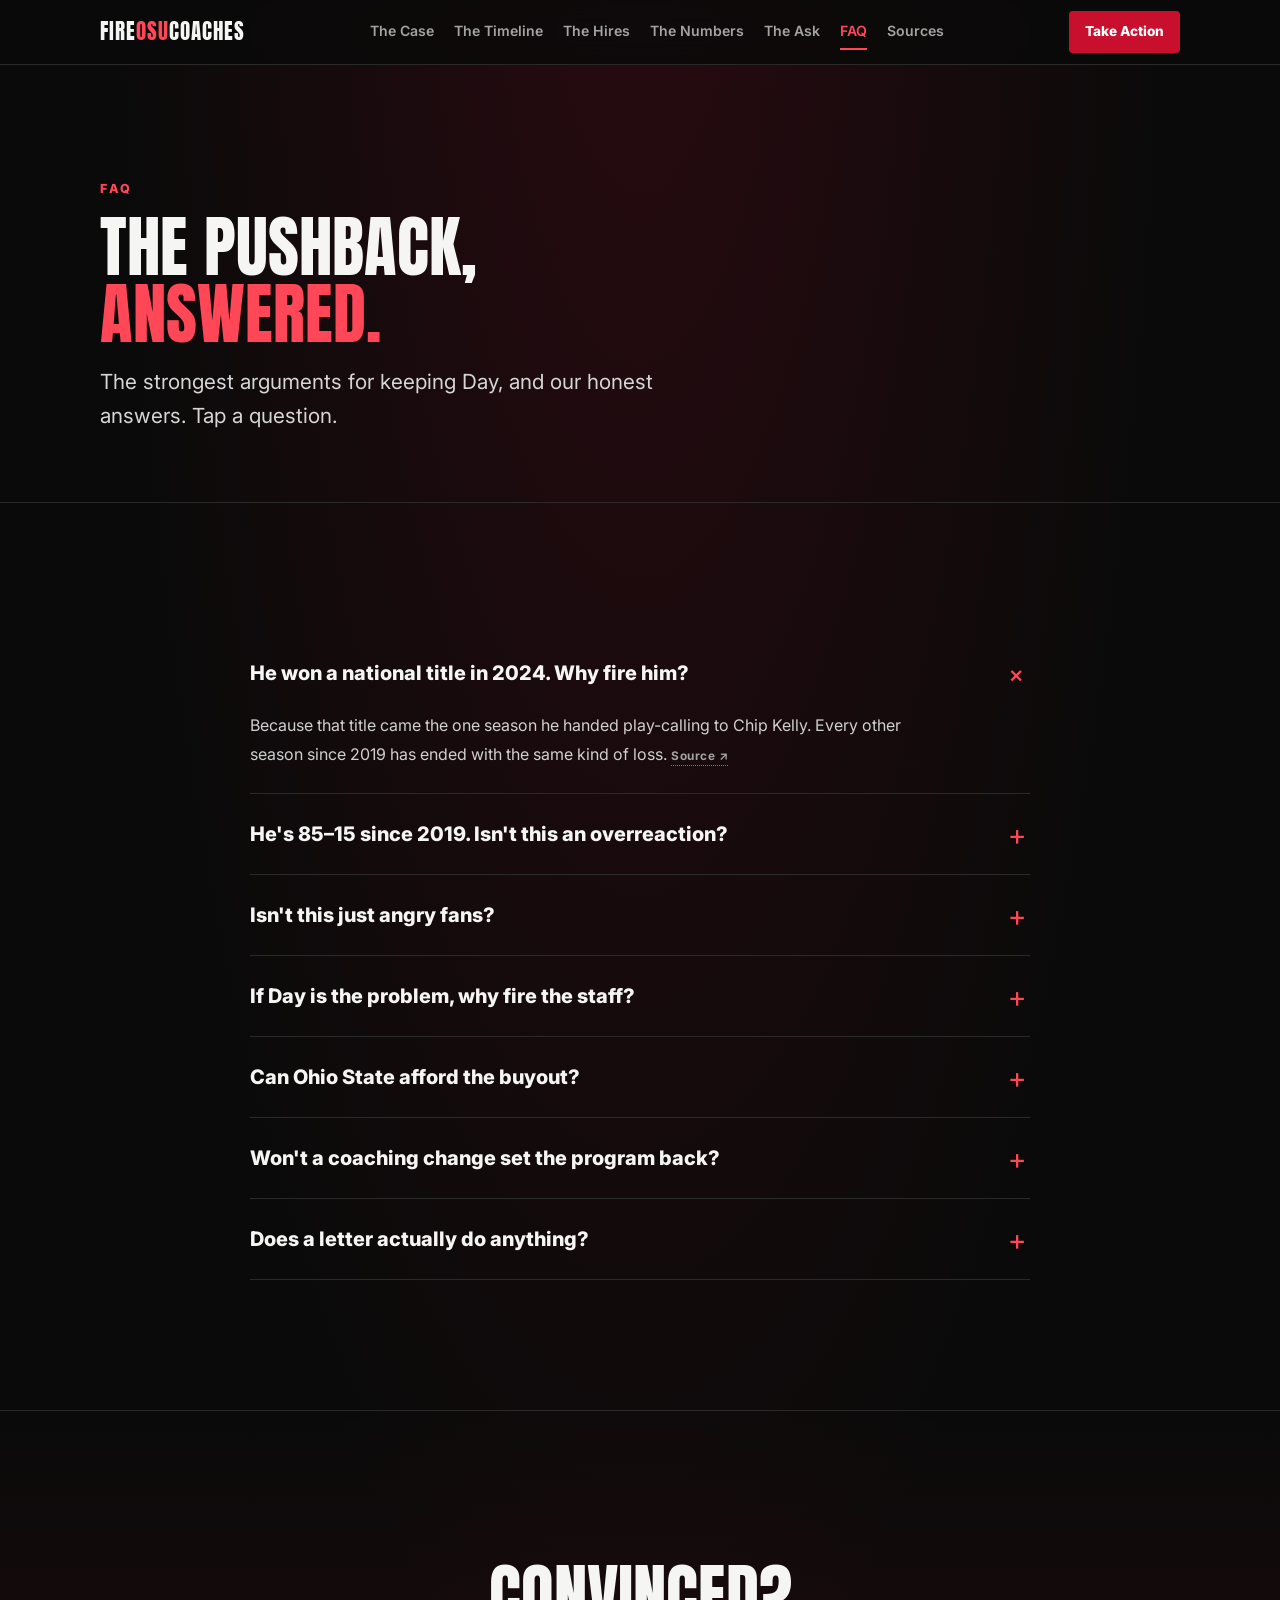
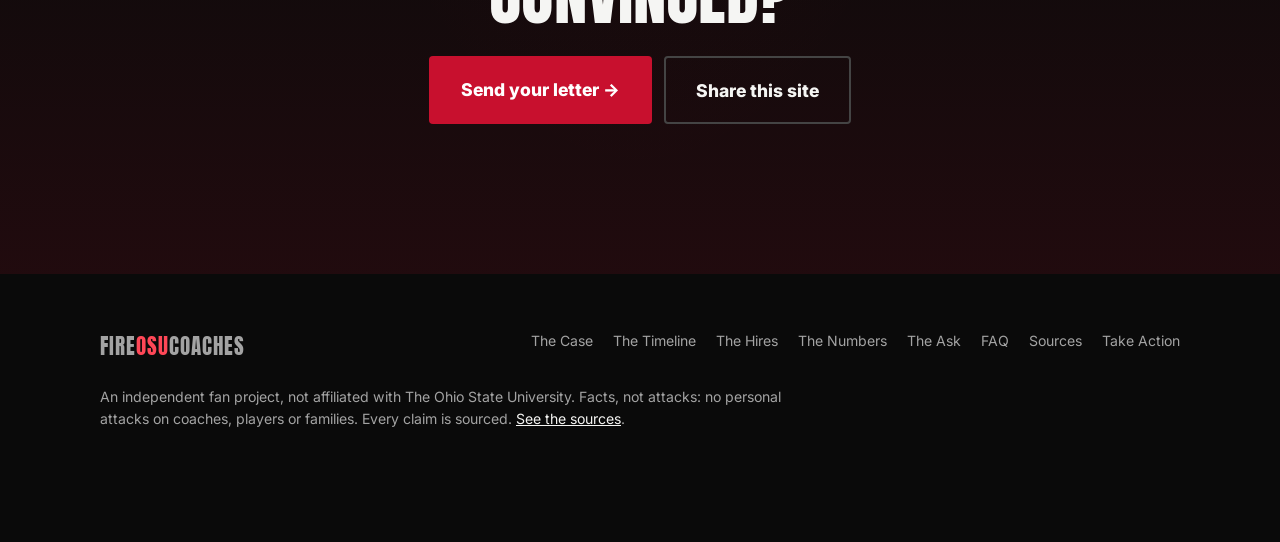
==== faq/index.html @ 620de2f0 "Add files via upload" ====
<!DOCTYPE html>
<html lang="en">
<head>
<meta charset="UTF-8">
<meta name="viewport" content="width=device-width, initial-scale=1.0">
<title>FAQ | Fire OSU Coaches</title>
<meta name="description" content="Answers to the strongest arguments for keeping Ryan Day as Ohio State&#x27;s head coach.">
<meta name="theme-color" content="#0a0a0a">
<meta property="og:type" content="website">
<meta property="og:title" content="FAQ | Fire OSU Coaches">
<meta property="og:description" content="Answers to the strongest arguments for keeping Ryan Day as Ohio State&#x27;s head coach.">
<meta name="twitter:card" content="summary">
<link rel="icon" href="data:image/svg+xml,%3Csvg xmlns='http://www.w3.org/2000/svg' viewBox='0 0 64 64'%3E%3Crect width='64' height='64' fill='%230a0a0a'/%3E%3Ctext x='32' y='46' font-family='Impact,Arial Black,sans-serif' font-size='40' fill='%23ff4757' text-anchor='middle'%3EF%3C/text%3E%3C/svg%3E">
<link rel="preconnect" href="https://fonts.googleapis.com">
<link rel="preconnect" href="https://fonts.gstatic.com" crossorigin>
<link href="https://fonts.googleapis.com/css2?family=Anton&family=Inter:wght@400;500;600;700;800&display=swap" rel="stylesheet">
<link rel="stylesheet" href="../assets/site.css">
<link rel="canonical" href="https://fireosucoaches.com/faq/">
<meta property="og:url" content="https://fireosucoaches.com/faq/">
<script src="../assets/analytics.js"></script>
<script>document.documentElement.classList.add('js');</script>
</head>
<body>
<a class="skip" href="#main">Skip to main content</a>
<header class="site-head">
  <div class="wrap head-row">
    <a href="../" class="logo" aria-label="Fire OSU Coaches, home">FIRE<span>OSU</span>COACHES</a>
    <nav class="links" id="primary-nav" aria-label="Main">
        <a href="../">The Case</a>
        <a href="../timeline/">The Timeline</a>
        <a href="../hires/">The Hires</a>
        <a href="../numbers/">The Numbers</a>
        <a href="../#the-ask">The Ask</a>
        <a href="../faq/" class="current" aria-current="page">FAQ</a>
        <a href="../sources/">Sources</a>
    </nav>
    <div class="head-right">
      <a href="../take-action/" data-track="CTA: Nav" class="nav-cta">Take Action</a>
      <button class="menu-toggle" id="menuToggle" aria-expanded="false" aria-controls="primary-nav" aria-label="Open menu">☰</button>
    </div>
  </div>
</header>
<main id="main">

<section class="page-hero" data-hide-sticky>
  <div class="wrap">
    <span class="kicker rv">FAQ</span>
    <h1 class="h-lg rv">The pushback,<br><span class="red">answered.</span></h1>
    <p class="lede rv">The strongest arguments for keeping Day, and our honest answers. Tap a question.</p>
  </div>
</section>
<section class="sec">
  <div class="wrap faq">
    <details class="rv" open><summary>He won a national title in 2024. Why fire him?</summary><div class="a"><p>Because that title came the one season he handed play-calling to Chip Kelly. Every other season since 2019 has ended with the same kind of loss. <a class="src" href="https://en.wikipedia.org/wiki/2024_Ohio_State_Buckeyes_football_team" target="_blank" rel="noopener noreferrer">Source ↗<span class="visually-hidden"> (opens in a new tab)</span></a></p></div></details>
    <details class="rv"><summary>He's 85–15 since 2019. Isn't this an overreaction?</summary><div class="a"><p>That record is excellent against most of the schedule. But seven of those 15 losses came after Ohio State had the lead, and they pile up in the games that decide championships: Michigan, the Big Ten title game and the playoff.</p></div></details>
    <details class="rv"><summary>Isn't this just angry fans?</summary><div class="a"><p>We are angry. That's exactly why everything here is sourced. Check any number on the <a href="../sources/">Sources page</a>.</p></div></details>
    <details class="rv"><summary>If Day is the problem, why fire the staff?</summary><div class="a"><p>Day hired them, and they've been on the field for these losses. If the administration keeps Day, changing the coordinators and line coach is the minimum.</p></div></details>
    <details class="rv"><summary>Can Ohio State afford the buyout?</summary><div class="a"><p>The $80.5 million buyout is a maximum, reduced if Day is hired elsewhere. Ohio State athletics brought in a record $336.1 million in FY25. <a class="src" href="https://news.osu.edu/ohio-state-athletics-sets-record-with-336m-in-fy25-revenue-after-national-championship-season/" target="_blank" rel="noopener noreferrer">Source ↗<span class="visually-hidden"> (opens in a new tab)</span></a></p></div></details>
    <details class="rv"><summary>Won't a coaching change set the program back?</summary><div class="a"><p>It's a real risk, and we won't pretend otherwise. Running back the same structure after the same result is a risk too.</p></div></details>
    <details class="rv"><summary>Does a letter actually do anything?</summary><div class="a"><p>One letter doesn't. Thousands of short, polite, personal letters to the people who decide do. That's why ours takes two minutes and asks you to add a line in your own words.</p></div></details>
  </div>
</section>
<section class="final" data-hide-sticky>
  <div class="wrap">
    <h2 class="h-lg rv">Convinced?</h2>
    <div class="btn-row rv" style="margin-top:28px"><a data-track="CTA: Send Letter" href="../take-action/" class="btn btn-primary btn-big">Send your letter →</a><button type="button" class="btn btn-ghost btn-big" data-share>Share this site</button></div>
  </div>
</section>
</main>
<footer data-hide-sticky>
  <div class="wrap">
    <div class="foot-row">
      <a href="../" class="logo">FIRE<span>OSU</span>COACHES</a>
      <nav class="foot-links" aria-label="Footer">
        <a href="../">The Case</a>
        <a href="../timeline/">The Timeline</a>
        <a href="../hires/">The Hires</a>
        <a href="../numbers/">The Numbers</a>
        <a href="../#the-ask">The Ask</a>
        <a href="../faq/">FAQ</a>
        <a href="../sources/">Sources</a>
        <a href="../take-action/">Take Action</a>
      </nav>
    </div>
    <p class="foot-note">An independent fan project, not affiliated with The Ohio State University. Facts, not attacks: no personal attacks on coaches, players or families. Every claim is sourced. <a href="../sources/">See the sources</a>.</p>
  </div>
</footer>
<div class="sticky-cta" id="stickyCta" aria-hidden="true">
  <a href="../take-action/" tabindex="-1" data-track="CTA: Sticky Bar">Send your letter · 2 minutes →</a>
</div>
<div id="sr-status" class="visually-hidden" role="status" aria-live="polite"></div>
<script src="../assets/site.js" defer></script>
</body>
</html>
---- assets/site.css ----
/* Fire OSU Coaches: shared design system */
:root{
  --black:#0a0a0a; --ink:#111; --card:#161616; --card-2:#1d1d1d; --line:#2a2a2a;
  --white:#f5f5f3; --dim:#a3a3a3; --dim-2:#7d7d7d;
  --red:#c8102e; --red-hi:#e0193a; --red-text:#ff4757;
  --display:'Anton',Impact,'Arial Narrow',sans-serif; --body:'Inter',system-ui,-apple-system,'Segoe UI',Roboto,sans-serif;
  --wrap:1120px; --r:4px;
}
*{box-sizing:border-box;margin:0;padding:0}
html{scroll-behavior:smooth;-webkit-text-size-adjust:100%}
@media (prefers-reduced-motion:reduce){html{scroll-behavior:auto}}
body{background:var(--black);color:var(--white);font-family:var(--body);line-height:1.6;overflow-x:hidden;
  background-image:radial-gradient(ellipse at 50% -10%,rgba(200,16,46,.16),transparent 60%);background-repeat:no-repeat}
a{color:inherit}
img{max-width:100%;display:block}
:focus-visible{outline:3px solid var(--red-text);outline-offset:3px}
.visually-hidden{position:absolute!important;width:1px;height:1px;overflow:hidden;clip:rect(0 0 0 0);white-space:nowrap}
[hidden]{display:none!important}
.wrap{max-width:var(--wrap);margin:0 auto;padding:0 20px}
.skip{position:absolute;left:-999px;top:8px;background:var(--red);color:#fff;padding:10px 16px;z-index:200;font-weight:700}
.skip:focus{left:8px}

/* ---------- header ---------- */
.site-head{position:sticky;top:0;z-index:100;background:rgba(10,10,10,.86);backdrop-filter:saturate(1.4) blur(12px);-webkit-backdrop-filter:saturate(1.4) blur(12px);border-bottom:1px solid var(--line)}
.head-row{display:flex;align-items:center;justify-content:space-between;gap:16px;height:64px}
.logo{font-family:var(--display);font-size:1.3rem;letter-spacing:1px;text-decoration:none;white-space:nowrap}
.logo span{color:var(--red-text)}
nav.links{display:flex;gap:20px}
nav.links a{text-decoration:none;color:var(--dim);font-size:.88rem;font-weight:600;padding:6px 0;border-bottom:2px solid transparent}
nav.links a:hover{color:var(--white)}
nav.links a.current{color:var(--red-text);border-bottom-color:var(--red-text)}
.head-right{display:flex;align-items:center;gap:10px}
.nav-cta{background:var(--red);color:#fff;text-decoration:none;font-weight:800;font-size:.85rem;padding:10px 16px;border-radius:var(--r);white-space:nowrap}
.nav-cta:hover{background:var(--red-hi)}
.menu-toggle{display:none;background:none;border:1px solid var(--line);color:var(--white);width:42px;height:42px;border-radius:var(--r);font-size:1.2rem;cursor:pointer}
@media (max-width:980px){
  .menu-toggle{display:inline-flex;align-items:center;justify-content:center}
  nav.links{display:none;position:absolute;top:64px;left:0;right:0;flex-direction:column;gap:0;background:#0d0d0d;border-bottom:1px solid var(--line);padding:6px 20px 14px}
  nav.links.open{display:flex}
  nav.links a{padding:14px 0;border-bottom:1px solid var(--line);font-size:1rem}
  nav.links a.current{border-bottom-color:var(--line)}
  nav.links a:last-child{border-bottom:none}
}

/* ---------- type ---------- */
.kicker{display:inline-block;color:var(--red-text);font-size:.78rem;font-weight:800;letter-spacing:2.5px;text-transform:uppercase;margin-bottom:14px}
.h-xl{font-family:var(--display);font-weight:400;font-size:clamp(3.2rem,11vw,8.5rem);line-height:.92;letter-spacing:.5px;text-transform:uppercase}
.h-lg{font-family:var(--display);font-weight:400;font-size:clamp(2.2rem,6vw,4.2rem);line-height:1;text-transform:uppercase}
.h-md{font-family:var(--display);font-weight:400;font-size:clamp(1.6rem,3.6vw,2.4rem);line-height:1.05;text-transform:uppercase}
.red{color:var(--red-text)}
.lede{font-size:clamp(1.05rem,2.2vw,1.3rem);color:#d6d6d6;max-width:640px}
.muted{color:var(--dim)}
.small{font-size:.86rem}

/* ---------- buttons ---------- */
.btn{display:inline-flex;align-items:center;justify-content:center;gap:8px;font-family:var(--body);font-weight:800;font-size:1rem;padding:15px 24px;border-radius:var(--r);text-decoration:none;border:2px solid transparent;cursor:pointer;transition:transform .15s,background .15s,border-color .15s;min-height:50px}
.btn:active{transform:scale(.98)}
.btn-primary{background:var(--red);color:#fff}
.btn-primary:hover{background:var(--red-hi)}
.btn-ghost{background:transparent;color:var(--white);border-color:#444}
.btn-ghost:hover{border-color:var(--white)}
.btn-big{font-size:1.1rem;padding:18px 30px}
.btn-row{display:flex;gap:12px;flex-wrap:wrap}
.btn-sub{display:block;font-weight:500;font-size:.78rem;opacity:.85}

/* ---------- sections ---------- */
section{position:relative}
.sec{padding:clamp(70px,11vw,130px) 0;border-bottom:1px solid var(--line)}
.sec-head{max-width:760px;margin-bottom:42px}
.sec-head .lede{margin-top:16px}
.center{text-align:center;margin-left:auto;margin-right:auto}

/* hero */
.hero{padding:clamp(70px,12vw,140px) 0 clamp(60px,9vw,100px);text-align:center;border-bottom:1px solid var(--line)}
.hero .lede{margin:22px auto 34px}
.hero .btn-row{justify-content:center}
.trust{margin-top:22px;color:var(--dim);font-size:.85rem}
.trust a{color:var(--white)}

/* urgency band */
.urgency{background:var(--red);color:#fff;text-align:center;padding:14px 20px;font-weight:700;font-size:.98rem}
.urgency a{color:#fff;text-decoration:underline;text-underline-offset:3px}
.urgency strong{font-family:var(--display);font-weight:400;font-size:1.25rem;letter-spacing:.5px;margin:0 2px}

/* stat tiles */
.stats{display:grid;grid-template-columns:repeat(4,1fr);gap:1px;background:var(--line);border:1px solid var(--line)}
.stat{background:var(--ink);padding:30px 22px}
.stat .n{font-family:var(--display);font-size:clamp(2.8rem,6vw,4.4rem);line-height:1;color:var(--red-text)}
.stat .l{margin-top:10px;font-weight:600;font-size:.95rem}
@media (max-width:860px){.stats{grid-template-columns:repeat(2,1fr)}}

/* source chip */
.src{display:inline-block;margin-top:8px;font-size:.74rem;font-weight:700;letter-spacing:.5px;color:var(--dim);text-decoration:none;border-bottom:1px dotted var(--dim-2)}
.src:hover{color:var(--red-text);border-bottom-color:var(--red-text)}

/* collapse cards */
.collapse-grid{display:grid;grid-template-columns:repeat(auto-fill,minmax(240px,1fr));gap:14px}
.cc{background:var(--card);border:1px solid var(--line);border-top:3px solid var(--red);padding:22px 20px;border-radius:var(--r)}
.cc .yr{font-size:.75rem;font-weight:800;letter-spacing:2px;color:var(--dim)}
.cc .opp{font-weight:800;font-size:1.05rem;margin:4px 0 14px}
.cc .led{font-family:var(--display);font-size:2.1rem;line-height:1;color:var(--white)}
.cc .led small{display:block;font-family:var(--body);font-size:.7rem;font-weight:800;letter-spacing:2px;color:var(--dim);margin-bottom:4px}
.cc .arrow{color:var(--red-text);font-weight:800;margin:10px 0 2px;font-size:.8rem;letter-spacing:2px}
.cc .lost{font-family:var(--display);font-size:2.1rem;line-height:1;color:var(--red-text)}
.cc .lost small{display:block;font-family:var(--body);font-size:.7rem;font-weight:800;letter-spacing:2px;color:var(--dim);margin-bottom:4px}

/* chart */
.chart{background:var(--card);border:1px solid var(--line);padding:26px 22px 18px;border-radius:var(--r)}
.chart-top{display:flex;justify-content:space-between;gap:12px;font-size:.74rem;font-weight:800;letter-spacing:1.5px;color:var(--dim);margin-bottom:10px;flex-wrap:wrap}
.chart-top .now{color:var(--red-text)}
.chart svg{width:100%;height:auto;display:block}
.chart .draw{stroke-dasharray:1400;stroke-dashoffset:1400}
.chart.in .draw,.no-motion .chart .draw{stroke-dashoffset:0;transition:stroke-dashoffset 2.2s cubic-bezier(.4,0,.2,1)}

/* split story */
.split{display:grid;grid-template-columns:1fr 1fr;gap:clamp(30px,6vw,80px);align-items:center}
@media (max-width:860px){.split{grid-template-columns:1fr}}
.era{display:grid;gap:10px}
.era-row{display:grid;grid-template-columns:70px 1fr auto;gap:14px;align-items:center;background:var(--card);border:1px solid var(--line);padding:16px 18px;border-radius:var(--r)}
.era-row .y{font-family:var(--display);font-size:1.4rem}
.era-row .who{font-weight:700}
.era-row .who span{display:block;font-weight:500;color:var(--dim);font-size:.85rem}
.era-row .res{font-weight:800;font-size:.85rem;letter-spacing:1px;color:var(--red-text);text-align:right}
.era-row.win{border-color:#3a3a3a;background:#1b1b1b}
.era-row.win .res{color:var(--white)}

/* cards generic */
.cards3{display:grid;grid-template-columns:repeat(3,1fr);gap:14px}
@media (max-width:860px){.cards3{grid-template-columns:1fr}}
.card{background:var(--card);border:1px solid var(--line);padding:26px 24px;border-radius:var(--r);display:flex;flex-direction:column;gap:10px}
.card .role{font-size:.74rem;font-weight:800;letter-spacing:2px;color:var(--red-text)}
.card h3{font-family:var(--display);font-weight:400;font-size:1.7rem;line-height:1.05;text-transform:uppercase}
.card .big{font-family:var(--display);font-size:2.6rem;line-height:1;color:var(--red-text)}
.card p{color:#cfcfcf;font-size:.95rem}
.card .more{margin-top:auto;font-weight:800;text-decoration:none;color:var(--white);font-size:.9rem}
.card .more:hover{color:var(--red-text)}

/* ask */
.ask{display:grid;grid-template-columns:1.2fr 1fr;gap:14px}
@media (max-width:860px){.ask{grid-template-columns:1fr}}
.ask-card{padding:34px 30px;border-radius:var(--r);border:1px solid var(--line);background:var(--card)}
.ask-card.primary{background:var(--red);border-color:var(--red)}
.ask-card .tag{font-size:.75rem;font-weight:800;letter-spacing:2.5px;opacity:.9}
.ask-card h3{font-family:var(--display);font-weight:400;font-size:clamp(2rem,4.5vw,3rem);line-height:1;text-transform:uppercase;margin:10px 0 12px}
.ask-card p{font-size:1rem;opacity:.95}
.ask-card.primary p{color:#fff}
.ask-card:not(.primary) p{color:#cfcfcf}

/* hashtags */
.tags{text-align:center}
.tag-wall{display:flex;flex-wrap:wrap;justify-content:center;align-items:baseline;gap:4px 28px;margin:12px 0 28px}
.tag-big{background:none;border:0;cursor:pointer;font-family:var(--display);font-size:clamp(1.9rem,5.6vw,4rem);line-height:1.1;color:var(--white);padding:2px 6px;transition:color .2s,transform .2s}
.tag-big.main{color:var(--red-text);font-size:clamp(2.3rem,9vw,7.5rem);flex-basis:100%}
.tag-big:hover,.tag-big:focus-visible{color:var(--red-text);transform:translateY(-2px)}
.tag-big.main:hover,.tag-big.main:focus-visible{color:var(--white)}
.tag-big.copied::after{content:" ✓ copied";font-family:var(--body);font-size:.85rem;font-weight:700;color:var(--dim)}

/* final cta */
.final{text-align:center;padding:clamp(80px,12vw,150px) 0;background:linear-gradient(180deg,transparent,rgba(200,16,46,.12))}
.final .lede{margin:18px auto 32px}
.final .btn-row{justify-content:center}

/* page hero (subpages) */
.page-hero{padding:clamp(60px,9vw,110px) 0 clamp(40px,6vw,70px);border-bottom:1px solid var(--line)}
.page-hero .lede{margin-top:18px}

/* timeline */
.chips{display:flex;flex-wrap:wrap;gap:8px;margin-bottom:28px}
.chip{background:transparent;color:var(--white);border:1px solid #444;border-radius:999px;padding:9px 16px;font-weight:700;font-size:.88rem;cursor:pointer;min-height:42px}
.chip[aria-pressed="true"]{background:var(--white);color:var(--black);border-color:var(--white)}
.chip .c{opacity:.6;margin-left:4px}
.tl{display:grid;gap:12px}
.tl-item{display:grid;grid-template-columns:110px 1fr;gap:20px;background:var(--card);border:1px solid var(--line);padding:22px;border-radius:var(--r)}
.tl-item .when{font-family:var(--display);font-size:1.6rem;line-height:1}
.tl-item .when small{display:block;font-family:var(--body);font-size:.72rem;font-weight:700;color:var(--dim);letter-spacing:1px;margin-top:6px}
.tl-item h3{font-size:1.1rem;font-weight:800;display:flex;flex-wrap:wrap;gap:8px 12px;align-items:center}
.tl-item .score{font-family:var(--display);font-weight:400;font-size:1.35rem;color:var(--red-text)}
.tl-item p{color:#cfcfcf;margin-top:6px;font-size:.96rem}
.badge{display:inline-block;font-size:.7rem;font-weight:800;letter-spacing:1.5px;padding:4px 8px;border-radius:3px;background:var(--red);color:#fff;text-transform:uppercase}
.badge.alt{background:#2c2c2c;color:var(--white)}
.tl-item.win{border-color:#444}
.tl-item.win .score{color:var(--white)}
@media (max-width:620px){.tl-item{grid-template-columns:1fr;gap:8px}}

/* hires */
.hire{padding:clamp(56px,8vw,90px) 0;border-bottom:1px solid var(--line)}
.hire-grid{display:grid;grid-template-columns:1fr 1.1fr;gap:clamp(28px,5vw,64px)}
@media (max-width:860px){.hire-grid{grid-template-columns:1fr}}
.mini-stats{display:grid;grid-template-columns:repeat(3,1fr);gap:1px;background:var(--line);border:1px solid var(--line);margin:22px 0}
.mini-stats div{background:var(--ink);padding:18px 14px}
.mini-stats .n{font-family:var(--display);font-size:2rem;line-height:1;color:var(--red-text)}
.mini-stats .l{font-size:.78rem;font-weight:600;margin-top:6px;color:#d0d0d0}
@media (max-width:520px){.mini-stats{grid-template-columns:1fr}}
.bullets{list-style:none;display:grid;gap:12px}
.bullets li{padding-left:22px;position:relative;color:#d6d6d6}
.bullets li::before{content:"";position:absolute;left:0;top:.62em;width:10px;height:3px;background:var(--red)}
.fair{margin-top:22px;border-left:3px solid #555;padding:4px 0 4px 16px;color:var(--dim);font-size:.92rem}
.fair strong{color:var(--white)}
table.mini{width:100%;border-collapse:collapse;font-size:.92rem;margin-top:6px}
table.mini th,table.mini td{text-align:left;padding:11px 8px;border-bottom:1px solid var(--line)}
table.mini thead th{font-size:.72rem;letter-spacing:1.5px;color:var(--dim);font-weight:800}
table.mini td.r{color:var(--red-text);font-weight:800;white-space:nowrap}

/* numbers */
.money{display:grid;grid-template-columns:repeat(3,1fr);gap:14px}
@media (max-width:860px){.money{grid-template-columns:1fr}}

/* faq */
.faq{max-width:820px}
.faq details{border-bottom:1px solid var(--line)}
.faq summary{list-style:none;cursor:pointer;padding:24px 44px 24px 0;font-weight:800;font-size:clamp(1.05rem,2.2vw,1.25rem);position:relative}
.faq summary::-webkit-details-marker{display:none}
.faq summary::after{content:"+";position:absolute;right:4px;top:18px;font-size:1.8rem;font-weight:400;color:var(--red-text);transition:transform .2s}
.faq details[open] summary::after{transform:rotate(45deg)}
.faq .a{padding:0 0 26px;color:#d0d0d0;max-width:700px}
.faq .a p+p{margin-top:12px}

/* take action */
.steps{display:grid;gap:18px}
.step{background:var(--card);border:1px solid var(--line);border-radius:var(--r);padding:clamp(22px,4vw,38px)}
.step-num{display:inline-flex;align-items:center;gap:10px;font-size:.78rem;font-weight:800;letter-spacing:2px;color:var(--red-text);margin-bottom:10px}
.step-num b{display:inline-flex;align-items:center;justify-content:center;width:28px;height:28px;border-radius:50%;background:var(--red);color:#fff;font-size:.85rem;letter-spacing:0}
.form{display:grid;grid-template-columns:1fr 1fr;gap:14px;margin:22px 0}
.form .full{grid-column:1/-1}
@media (max-width:620px){.form{grid-template-columns:1fr}}
.field label{display:block;font-weight:700;font-size:.88rem;margin-bottom:6px}
.field label span{color:var(--dim);font-weight:500}
.field input,.field textarea{width:100%;background:#0e0e0e;border:1px solid #3a3a3a;color:var(--white);font:inherit;padding:13px 14px;border-radius:var(--r);font-size:1rem}
.field textarea{min-height:84px;resize:vertical}
.field input:focus,.field textarea:focus{border-color:var(--red-text);outline:none;box-shadow:0 0 0 3px rgba(255,71,87,.25)}
.letter{background:#f4f1ea;color:#1a1a1a;border-radius:var(--r);padding:clamp(22px,4vw,36px);font-family:Georgia,'Times New Roman',serif;font-size:1rem;line-height:1.65;white-space:pre-wrap;max-height:520px;overflow:auto;box-shadow:0 20px 50px rgba(0,0,0,.45)}
.letter mark{background:#ffe08a;color:inherit;padding:0 2px}
.consent{margin-top:16px;padding:22px;background:#0e0e0e;border:1px solid var(--red);border-radius:var(--r);max-width:640px}
.consent strong{display:block;font-family:var(--display);font-weight:400;font-size:1.4rem;margin-bottom:6px}
.consent p{color:var(--dim);font-size:.92rem;margin-bottom:14px}
.contact-row{display:flex;justify-content:space-between;align-items:center;gap:16px;padding:18px 0;border-bottom:1px solid var(--line);flex-wrap:wrap}
.contact-row:last-child{border-bottom:none}
.contact-row .nm{font-weight:800}
.contact-row .rl{color:var(--dim);font-size:.88rem}
.done{display:inline-flex;align-items:center;gap:8px;color:#7ee2a8;font-weight:700;font-size:.9rem}

/* sources */
.src-group{margin-bottom:46px}
.src-list{list-style:none;border-top:1px solid var(--line)}
.src-list li{display:flex;justify-content:space-between;gap:16px;align-items:baseline;padding:13px 0;border-bottom:1px solid var(--line);flex-wrap:wrap}
.src-list a{text-decoration:underline;text-decoration-color:var(--red);text-underline-offset:3px}
.src-list a:hover{color:var(--red-text)}
.src-list .host{color:var(--dim-2);font-size:.78rem}

/* sticky cta (mobile) */
.sticky-cta{position:fixed;left:12px;right:12px;bottom:12px;z-index:90;display:none;transform:translateY(140%);transition:transform .35s cubic-bezier(.2,.8,.2,1)}
.sticky-cta.show{transform:none}
.sticky-cta a{display:flex;justify-content:center;align-items:center;gap:10px;background:var(--red);color:#fff;text-decoration:none;font-weight:800;padding:16px;border-radius:8px;box-shadow:0 10px 30px rgba(0,0,0,.6)}
@media (max-width:860px){.sticky-cta{display:block}}
@media (prefers-reduced-motion:reduce){.sticky-cta{transition:none}}

/* footer */
footer{padding:56px 0 110px;color:var(--dim);font-size:.88rem}
.foot-row{display:flex;justify-content:space-between;gap:24px;flex-wrap:wrap;margin-bottom:22px}
.foot-links{display:flex;flex-wrap:wrap;gap:8px 20px}
.foot-links a{text-decoration:none;color:var(--dim)}
.foot-links a:hover{color:var(--white)}
.foot-note{max-width:720px}
.foot-note a{color:var(--white)}

/* reveal (Apple-style) */
@media (prefers-reduced-motion:no-preference){
  .js .rv{opacity:0;transform:translate3d(0,48px,0) scale(.97);filter:blur(6px);
    transition:opacity .9s cubic-bezier(.16,.84,.3,1),transform 1s cubic-bezier(.16,.84,.3,1),filter .8s ease-out;transition-delay:var(--d,0s)}
  .js .rv.in{opacity:1;transform:none;filter:none}
}

/* small-screen header */
@media (max-width:520px){
  .head-row{gap:8px}
  .logo{font-size:1.02rem;letter-spacing:.5px}
  .nav-cta{padding:9px 11px;font-size:.8rem}
  .menu-toggle{width:40px;height:40px}
  .head-right{gap:6px}
}
.era-row{grid-template-columns:92px 1fr auto}
@media (max-width:520px){.era-row{grid-template-columns:1fr;gap:4px}.era-row .res{text-align:left}}
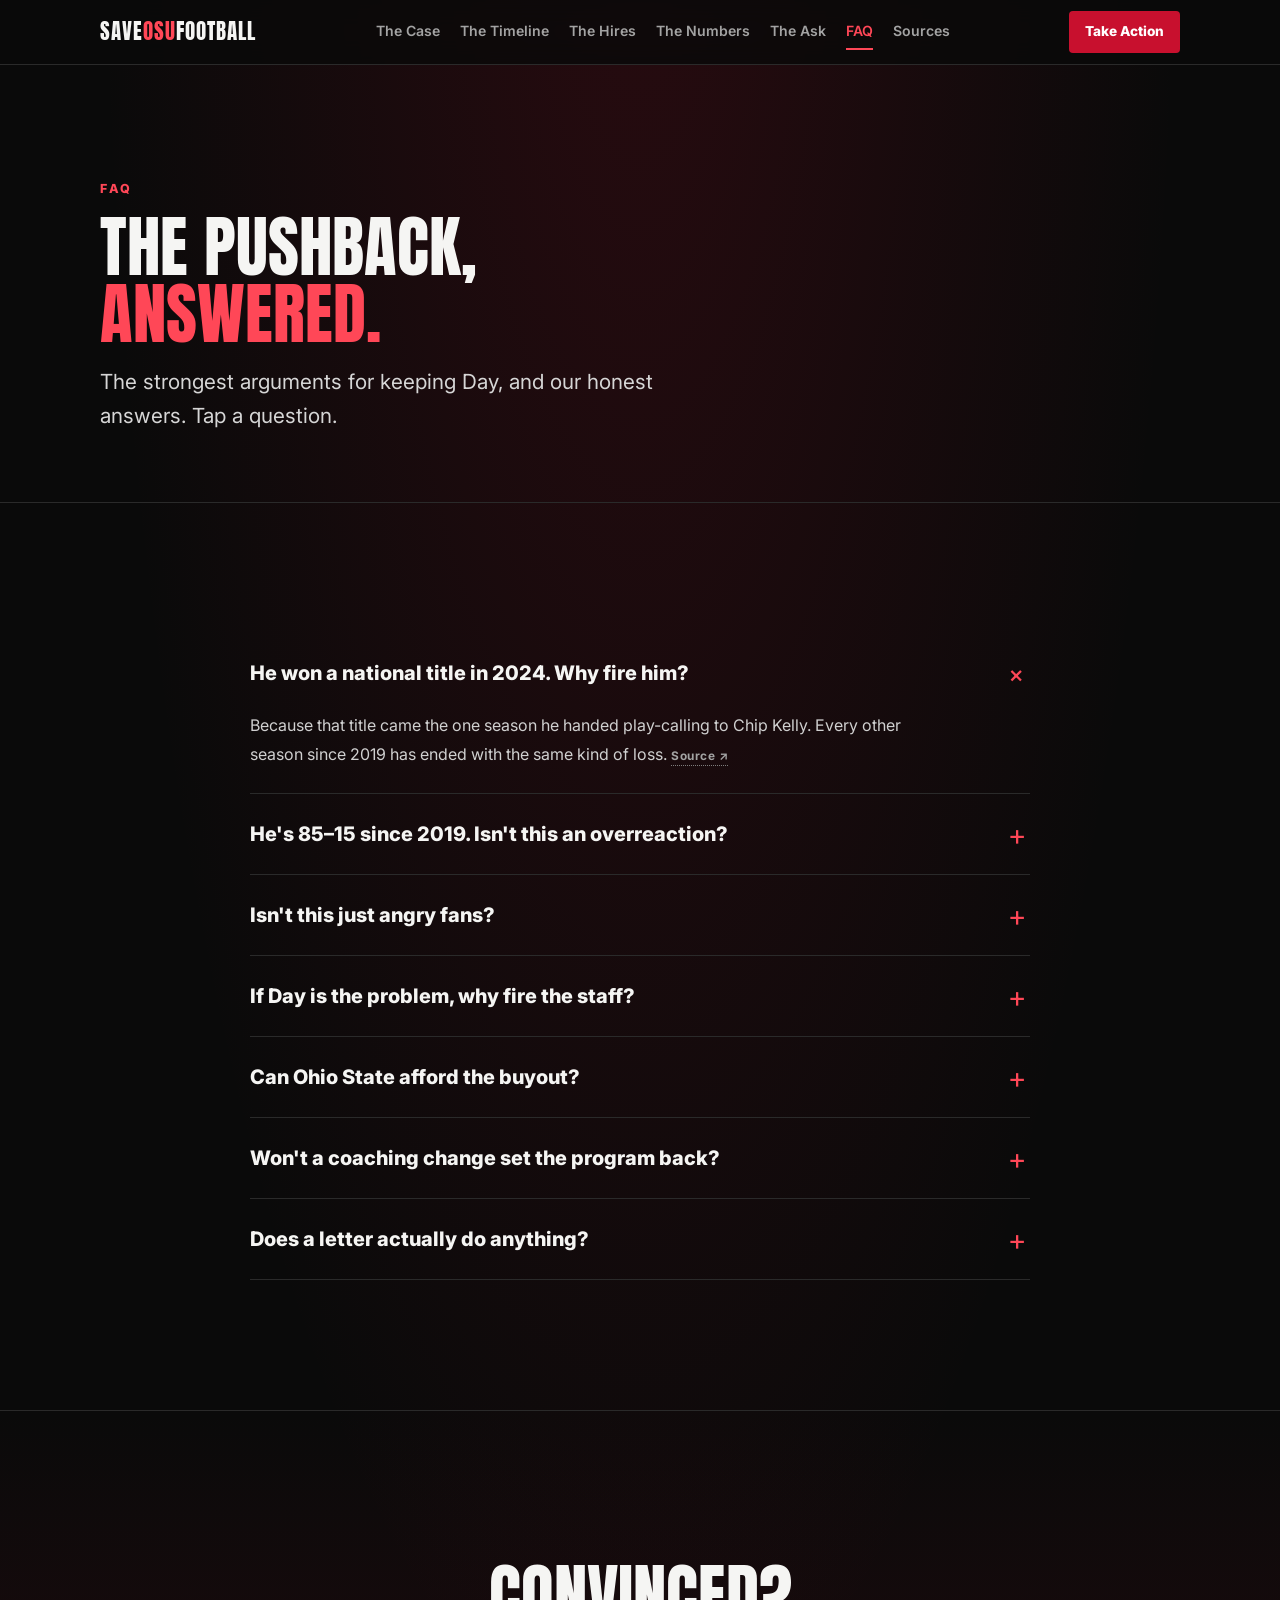
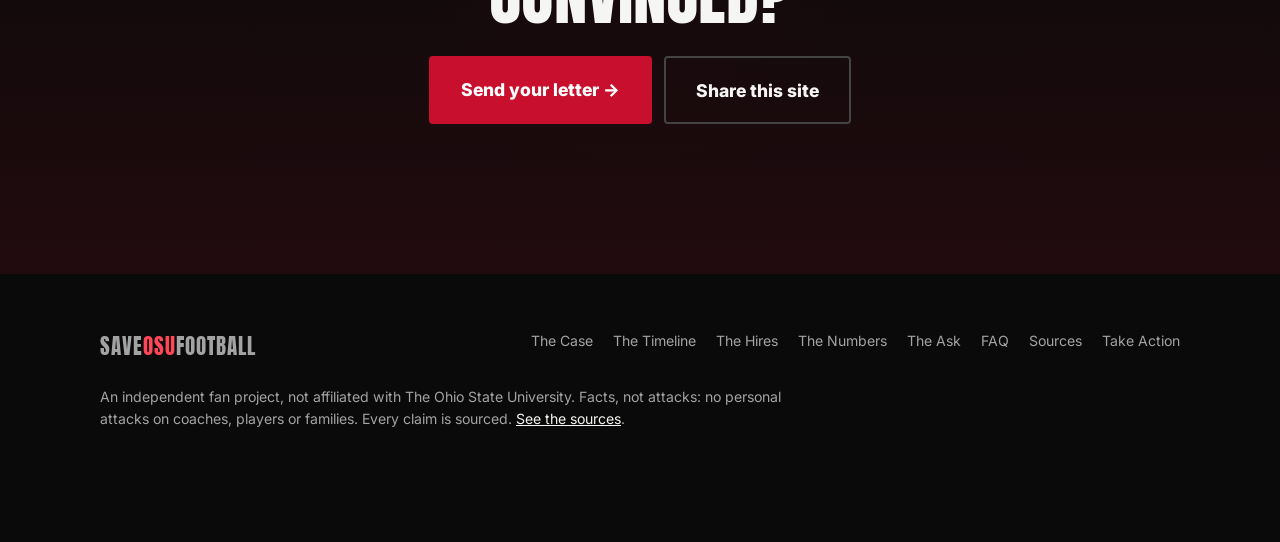
==== commit 559cc72a: "Add files via upload" ====
--- a/faq/index.html
+++ b/faq/index.html
@@ -2,21 +2,21 @@
 <html lang="en">
 <head>
 <meta charset="UTF-8">
-<meta name="viewport" content="width=device-width, initial-scale=1.0">
-<title>FAQ | Fire OSU Coaches</title>
+<meta name="viewport" content="width=device-width, initial-scale=1.0, viewport-fit=cover">
+<title>FAQ | Save OSU Football</title>
 <meta name="description" content="Answers to the strongest arguments for keeping Ryan Day as Ohio State&#x27;s head coach.">
 <meta name="theme-color" content="#0a0a0a">
 <meta property="og:type" content="website">
-<meta property="og:title" content="FAQ | Fire OSU Coaches">
+<meta property="og:title" content="FAQ | Save OSU Football">
 <meta property="og:description" content="Answers to the strongest arguments for keeping Ryan Day as Ohio State&#x27;s head coach.">
 <meta name="twitter:card" content="summary">
-<link rel="icon" href="data:image/svg+xml,%3Csvg xmlns='http://www.w3.org/2000/svg' viewBox='0 0 64 64'%3E%3Crect width='64' height='64' fill='%230a0a0a'/%3E%3Ctext x='32' y='46' font-family='Impact,Arial Black,sans-serif' font-size='40' fill='%23ff4757' text-anchor='middle'%3EF%3C/text%3E%3C/svg%3E">
+<link rel="icon" href="data:image/svg+xml,%3Csvg xmlns='http://www.w3.org/2000/svg' viewBox='0 0 64 64'%3E%3Crect width='64' height='64' fill='%230a0a0a'/%3E%3Ctext x='32' y='46' font-family='Impact,Arial Black,sans-serif' font-size='40' fill='%23ff4757' text-anchor='middle'%3ES%3C/text%3E%3C/svg%3E">
 <link rel="preconnect" href="https://fonts.googleapis.com">
 <link rel="preconnect" href="https://fonts.gstatic.com" crossorigin>
 <link href="https://fonts.googleapis.com/css2?family=Anton&family=Inter:wght@400;500;600;700;800&display=swap" rel="stylesheet">
 <link rel="stylesheet" href="../assets/site.css">
-<link rel="canonical" href="https://fireosucoaches.com/faq/">
-<meta property="og:url" content="https://fireosucoaches.com/faq/">
+<link rel="canonical" href="https://saveosufootball.com/faq/">
+<meta property="og:url" content="https://saveosufootball.com/faq/">
 <script src="../assets/analytics.js"></script>
 <script>document.documentElement.classList.add('js');</script>
 </head>
@@ -24,7 +24,7 @@
 <a class="skip" href="#main">Skip to main content</a>
 <header class="site-head">
   <div class="wrap head-row">
-    <a href="../" class="logo" aria-label="Fire OSU Coaches, home">FIRE<span>OSU</span>COACHES</a>
+    <a href="../" class="logo" aria-label="Save OSU Football, home">SAVE<span>OSU</span>FOOTBALL</a>
     <nav class="links" id="primary-nav" aria-label="Main">
         <a href="../">The Case</a>
         <a href="../timeline/">The Timeline</a>
@@ -70,7 +70,7 @@
 <footer data-hide-sticky>
   <div class="wrap">
     <div class="foot-row">
-      <a href="../" class="logo">FIRE<span>OSU</span>COACHES</a>
+      <a href="../" class="logo">SAVE<span>OSU</span>FOOTBALL</a>
       <nav class="foot-links" aria-label="Footer">
         <a href="../">The Case</a>
         <a href="../timeline/">The Timeline</a>
--- a/assets/site.css
+++ b/assets/site.css
@@ -1,4 +1,4 @@
-/* Fire OSU Coaches: shared design system */
+/* Save OSU Football: shared design system */
 :root{
   --black:#0a0a0a; --ink:#111; --card:#161616; --card-2:#1d1d1d; --line:#2a2a2a;
   --white:#f5f5f3; --dim:#a3a3a3; --dim-2:#7d7d7d;
@@ -247,15 +247,18 @@
 .src-list a:hover{color:var(--red-text)}
 .src-list .host{color:var(--dim-2);font-size:.78rem}
 
-/* sticky cta (mobile) */
-.sticky-cta{position:fixed;left:12px;right:12px;bottom:12px;z-index:90;display:none;transform:translateY(140%);transition:transform .35s cubic-bezier(.2,.8,.2,1)}
-.sticky-cta.show{transform:none}
-.sticky-cta a{display:flex;justify-content:center;align-items:center;gap:10px;background:var(--red);color:#fff;text-decoration:none;font-weight:800;padding:16px;border-radius:8px;box-shadow:0 10px 30px rgba(0,0,0,.6)}
-@media (max-width:860px){.sticky-cta{display:block}}
-@media (prefers-reduced-motion:reduce){.sticky-cta{transition:none}}
+/* sticky cta (mobile): dark full-width bar so iOS Safari tints its toolbar black, not red.
+   Fully removed from layout (display:none) when hidden so Safari never samples it. */
+.sticky-cta{position:fixed;left:0;right:0;bottom:0;z-index:90;display:none;
+  padding:10px 12px calc(10px + env(safe-area-inset-bottom));background:rgba(10,10,10,.94);
+  border-top:1px solid var(--line);backdrop-filter:blur(10px);-webkit-backdrop-filter:blur(10px)}
+.sticky-cta a{display:flex;justify-content:center;align-items:center;gap:10px;background:var(--red);color:#fff;text-decoration:none;font-weight:800;padding:15px;border-radius:8px}
+@media (max-width:860px){.sticky-cta.show{display:block;animation:stickyIn .3s cubic-bezier(.2,.8,.2,1)}}
+@keyframes stickyIn{from{transform:translateY(100%)}to{transform:none}}
+@media (prefers-reduced-motion:reduce){.sticky-cta.show{animation:none}}
 
 /* footer */
-footer{padding:56px 0 110px;color:var(--dim);font-size:.88rem}
+footer{padding:56px 0 calc(110px + env(safe-area-inset-bottom));color:var(--dim);font-size:.88rem}
 .foot-row{display:flex;justify-content:space-between;gap:24px;flex-wrap:wrap;margin-bottom:22px}
 .foot-links{display:flex;flex-wrap:wrap;gap:8px 20px}
 .foot-links a{text-decoration:none;color:var(--dim)}
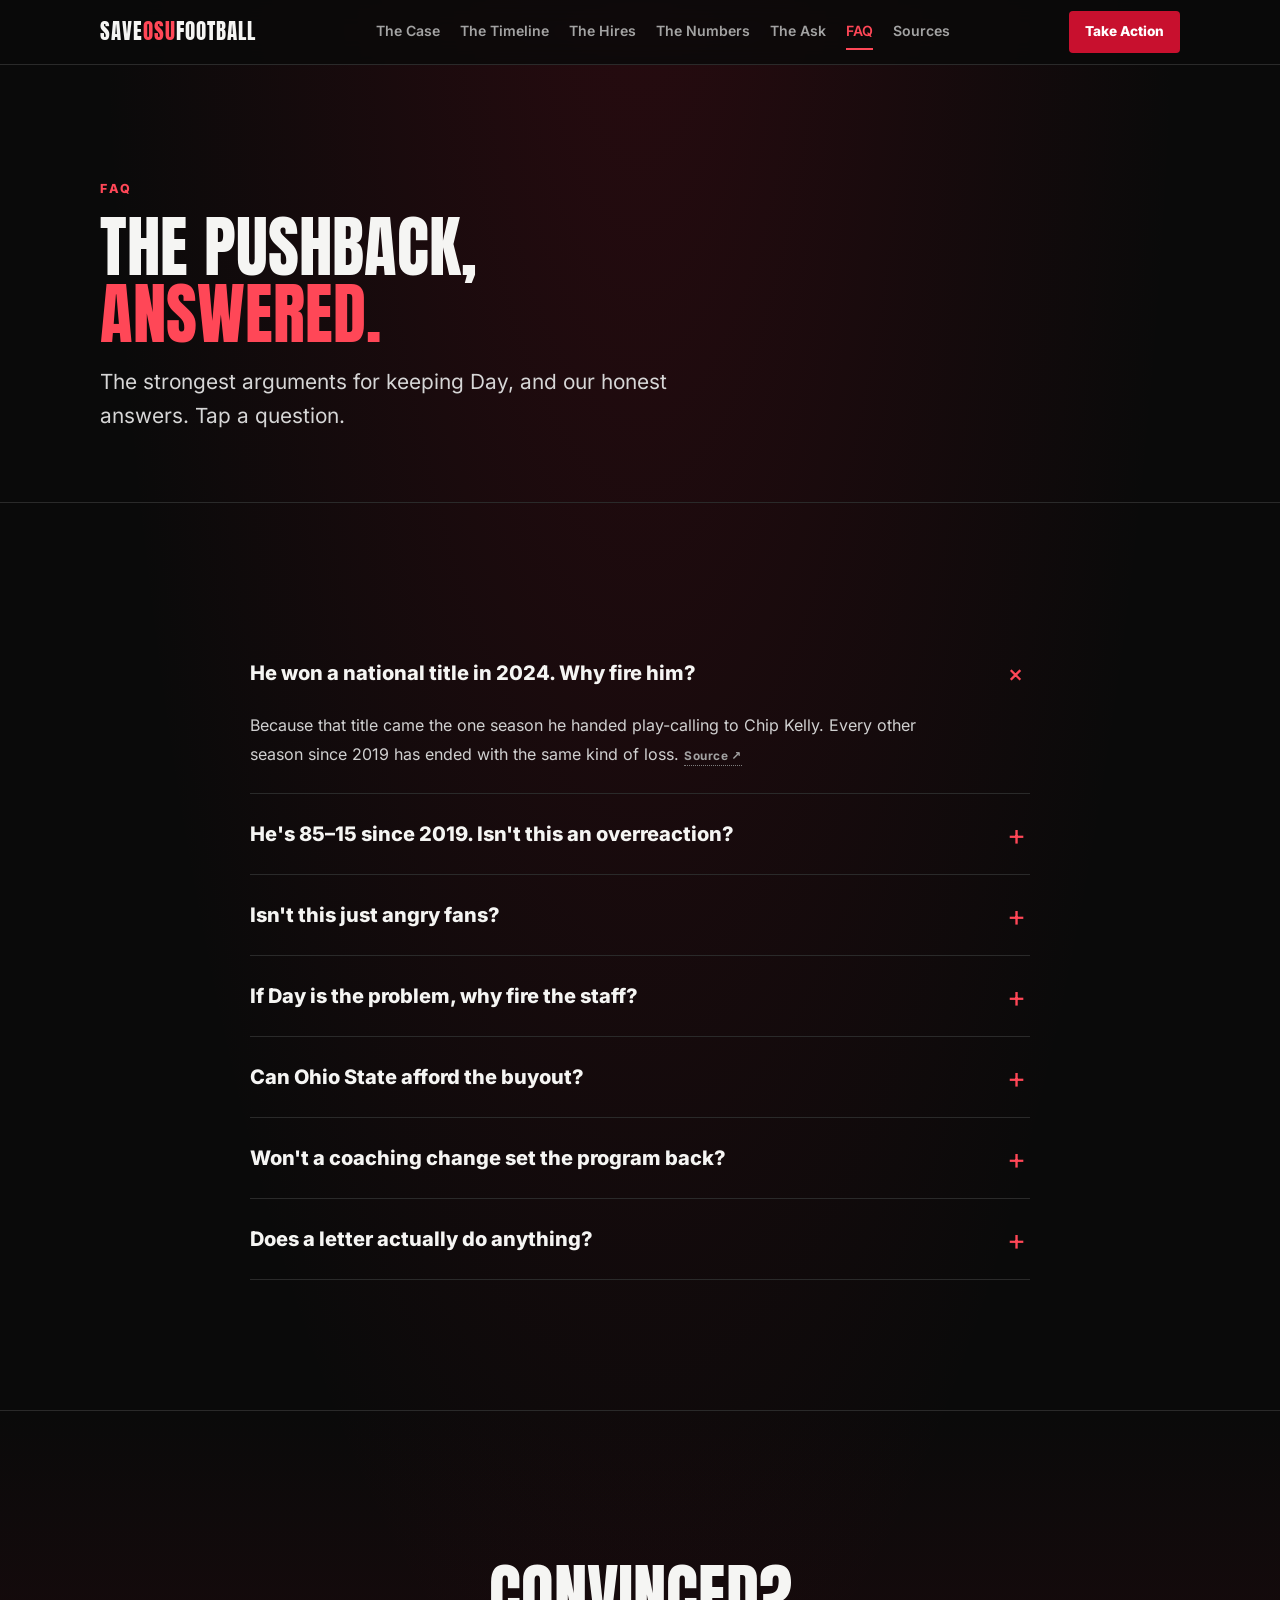
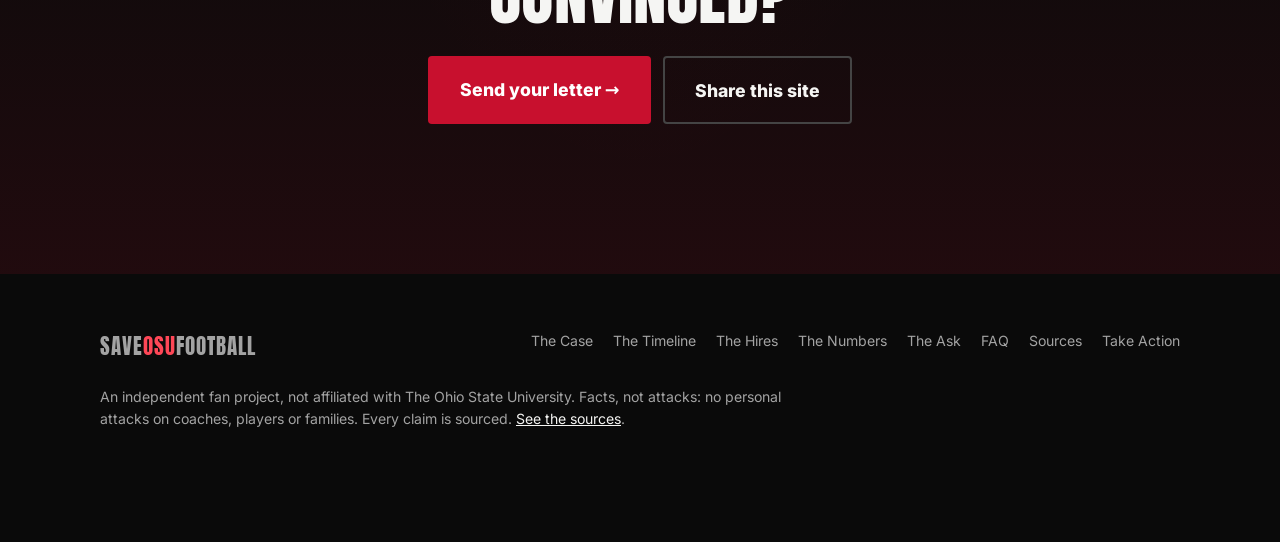
==== commit 414770ee: "Add files via upload" ====
--- a/faq/index.html
+++ b/faq/index.html
@@ -3,22 +3,38 @@
 <head>
 <meta charset="UTF-8">
 <meta name="viewport" content="width=device-width, initial-scale=1.0, viewport-fit=cover">
-<title>FAQ | Save OSU Football</title>
-<meta name="description" content="Answers to the strongest arguments for keeping Ryan Day as Ohio State&#x27;s head coach.">
+<title>Should Ohio State Fire Ryan Day? FAQ | Save OSU Football</title>
+<meta name="description" content="The strongest arguments for keeping Ryan Day, answered: the 2024 national title, his overall record, the buyout and what a coaching change would mean.">
+<meta name="robots" content="index, follow, max-image-preview:large">
+<meta property="og:locale" content="en_US">
 <meta name="theme-color" content="#0a0a0a">
 <meta property="og:type" content="website">
-<meta property="og:title" content="FAQ | Save OSU Football">
-<meta property="og:description" content="Answers to the strongest arguments for keeping Ryan Day as Ohio State&#x27;s head coach.">
-<meta name="twitter:card" content="summary">
-<link rel="icon" href="data:image/svg+xml,%3Csvg xmlns='http://www.w3.org/2000/svg' viewBox='0 0 64 64'%3E%3Crect width='64' height='64' fill='%230a0a0a'/%3E%3Ctext x='32' y='46' font-family='Impact,Arial Black,sans-serif' font-size='40' fill='%23ff4757' text-anchor='middle'%3ES%3C/text%3E%3C/svg%3E">
-<link rel="preconnect" href="https://fonts.googleapis.com">
-<link rel="preconnect" href="https://fonts.gstatic.com" crossorigin>
-<link href="https://fonts.googleapis.com/css2?family=Anton&family=Inter:wght@400;500;600;700;800&display=swap" rel="stylesheet">
+<meta property="og:title" content="Should Ohio State Fire Ryan Day? FAQ | Save OSU Football">
+<meta property="og:description" content="The strongest arguments for keeping Ryan Day, answered: the 2024 national title, his overall record, the buyout and what a coaching change would mean.">
+<meta property="og:site_name" content="Save OSU Football">
+<meta property="og:image" content="https://saveosufootball.com/assets/og.jpg">
+<meta property="og:image:width" content="1200">
+<meta property="og:image:height" content="630">
+<meta property="og:image:type" content="image/jpeg">
+<meta property="og:image:alt" content="Seven blown leads. Zero accountability. Michigan 13, Ohio State 10, Nov. 30, 2024, the fourth straight loss. Save OSU Football.">
+<meta name="twitter:card" content="summary_large_image">
+<meta name="twitter:title" content="Should Ohio State Fire Ryan Day? FAQ | Save OSU Football">
+<meta name="twitter:description" content="The strongest arguments for keeping Ryan Day, answered: the 2024 national title, his overall record, the buyout and what a coaching change would mean.">
+<meta name="twitter:image" content="https://saveosufootball.com/assets/og.jpg">
+<meta name="twitter:image:alt" content="Seven blown leads. Zero accountability. Save OSU Football.">
+<link rel="icon" href="../assets/icons/favicon.svg" type="image/svg+xml">
+<link rel="icon" href="../assets/icons/favicon-32.png" sizes="32x32" type="image/png">
+<link rel="apple-touch-icon" href="../assets/icons/apple-touch-icon.png">
+<link rel="manifest" href="../site.webmanifest">
+<link rel="preload" href="../assets/fonts/anton-latin-400-normal.woff2" as="font" type="font/woff2" crossorigin>
+<link rel="preload" href="../assets/fonts/inter-latin-400-normal.woff2" as="font" type="font/woff2" crossorigin>
 <link rel="stylesheet" href="../assets/site.css">
 <link rel="canonical" href="https://saveosufootball.com/faq/">
 <meta property="og:url" content="https://saveosufootball.com/faq/">
 <script src="../assets/analytics.js"></script>
 <script>document.documentElement.classList.add('js');</script>
+<script type="application/ld+json">{"@context": "https://schema.org", "@type": "FAQPage", "mainEntity": [{"@type": "Question", "name": "He won a national title in 2024. Why fire him?", "acceptedAnswer": {"@type": "Answer", "text": "Because that title came the one season he handed play-calling to Chip Kelly. Every other season since 2019 has ended with the same kind of loss. Source"}}, {"@type": "Question", "name": "He's 85–15 since 2019. Isn't this an overreaction?", "acceptedAnswer": {"@type": "Answer", "text": "That record is excellent against most of the schedule. But seven of those 15 losses came after Ohio State had the lead, and they pile up in the games that decide championships: Michigan, the Big Ten title game and the playoff."}}, {"@type": "Question", "name": "Isn't this just angry fans?", "acceptedAnswer": {"@type": "Answer", "text": "We are angry. That's exactly why everything here is sourced. Check any number on the Sources page."}}, {"@type": "Question", "name": "If Day is the problem, why fire the staff?", "acceptedAnswer": {"@type": "Answer", "text": "Day hired them, and they've been on the field for these losses. If the administration keeps Day, changing the coordinators and line coach is the minimum."}}, {"@type": "Question", "name": "Can Ohio State afford the buyout?", "acceptedAnswer": {"@type": "Answer", "text": "The $80.5 million buyout is a maximum, reduced if Day is hired elsewhere. Ohio State athletics brought in a record $336.1 million in FY25. Source"}}, {"@type": "Question", "name": "Won't a coaching change set the program back?", "acceptedAnswer": {"@type": "Answer", "text": "It's a real risk, and we won't pretend otherwise. Running back the same structure after the same result is a risk too."}}, {"@type": "Question", "name": "Does a letter actually do anything?", "acceptedAnswer": {"@type": "Answer", "text": "One letter doesn't. Thousands of short, polite, personal letters to the people who decide do. That's why ours takes two minutes and asks you to add a line in your own words."}}]}</script>
+<script type="application/ld+json">{"@context": "https://schema.org", "@type": "BreadcrumbList", "itemListElement": [{"@type": "ListItem", "position": 1, "name": "Home", "item": "https://saveosufootball.com/"}, {"@type": "ListItem", "position": 2, "name": "FAQ", "item": "https://saveosufootball.com/faq/"}]}</script>
 </head>
 <body>
 <a class="skip" href="#main">Skip to main content</a>
--- a/assets/site.css
+++ b/assets/site.css
@@ -1,3 +1,10 @@
+/* self-hosted fonts (SIL Open Font License) */
+@font-face{font-family:'Anton';src:url(fonts/anton-latin-400-normal.woff2) format('woff2');font-weight:400;font-display:swap}
+@font-face{font-family:'Inter';src:url(fonts/inter-latin-400-normal.woff2) format('woff2');font-weight:400;font-display:swap}
+@font-face{font-family:'Inter';src:url(fonts/inter-latin-500-normal.woff2) format('woff2');font-weight:500;font-display:swap}
+@font-face{font-family:'Inter';src:url(fonts/inter-latin-600-normal.woff2) format('woff2');font-weight:600;font-display:swap}
+@font-face{font-family:'Inter';src:url(fonts/inter-latin-700-normal.woff2) format('woff2');font-weight:700;font-display:swap}
+@font-face{font-family:'Inter';src:url(fonts/inter-latin-800-normal.woff2) format('woff2');font-weight:800;font-display:swap}
 /* Save OSU Football: shared design system */
 :root{
   --black:#0a0a0a; --ink:#111; --card:#161616; --card-2:#1d1d1d; --line:#2a2a2a;
@@ -44,7 +51,7 @@
 
 /* ---------- type ---------- */
 .kicker{display:inline-block;color:var(--red-text);font-size:.78rem;font-weight:800;letter-spacing:2.5px;text-transform:uppercase;margin-bottom:14px}
-.h-xl{font-family:var(--display);font-weight:400;font-size:clamp(3.2rem,11vw,8.5rem);line-height:.92;letter-spacing:.5px;text-transform:uppercase}
+.h-xl{font-family:var(--display);font-weight:400;font-size:clamp(3rem,10.5vw,8.5rem);line-height:.92;letter-spacing:.5px;text-transform:uppercase;overflow-wrap:break-word;hyphens:manual}
 .h-lg{font-family:var(--display);font-weight:400;font-size:clamp(2.2rem,6vw,4.2rem);line-height:1;text-transform:uppercase}
 .h-md{font-family:var(--display);font-weight:400;font-size:clamp(1.6rem,3.6vw,2.4rem);line-height:1.05;text-transform:uppercase}
 .red{color:var(--red-text)}
